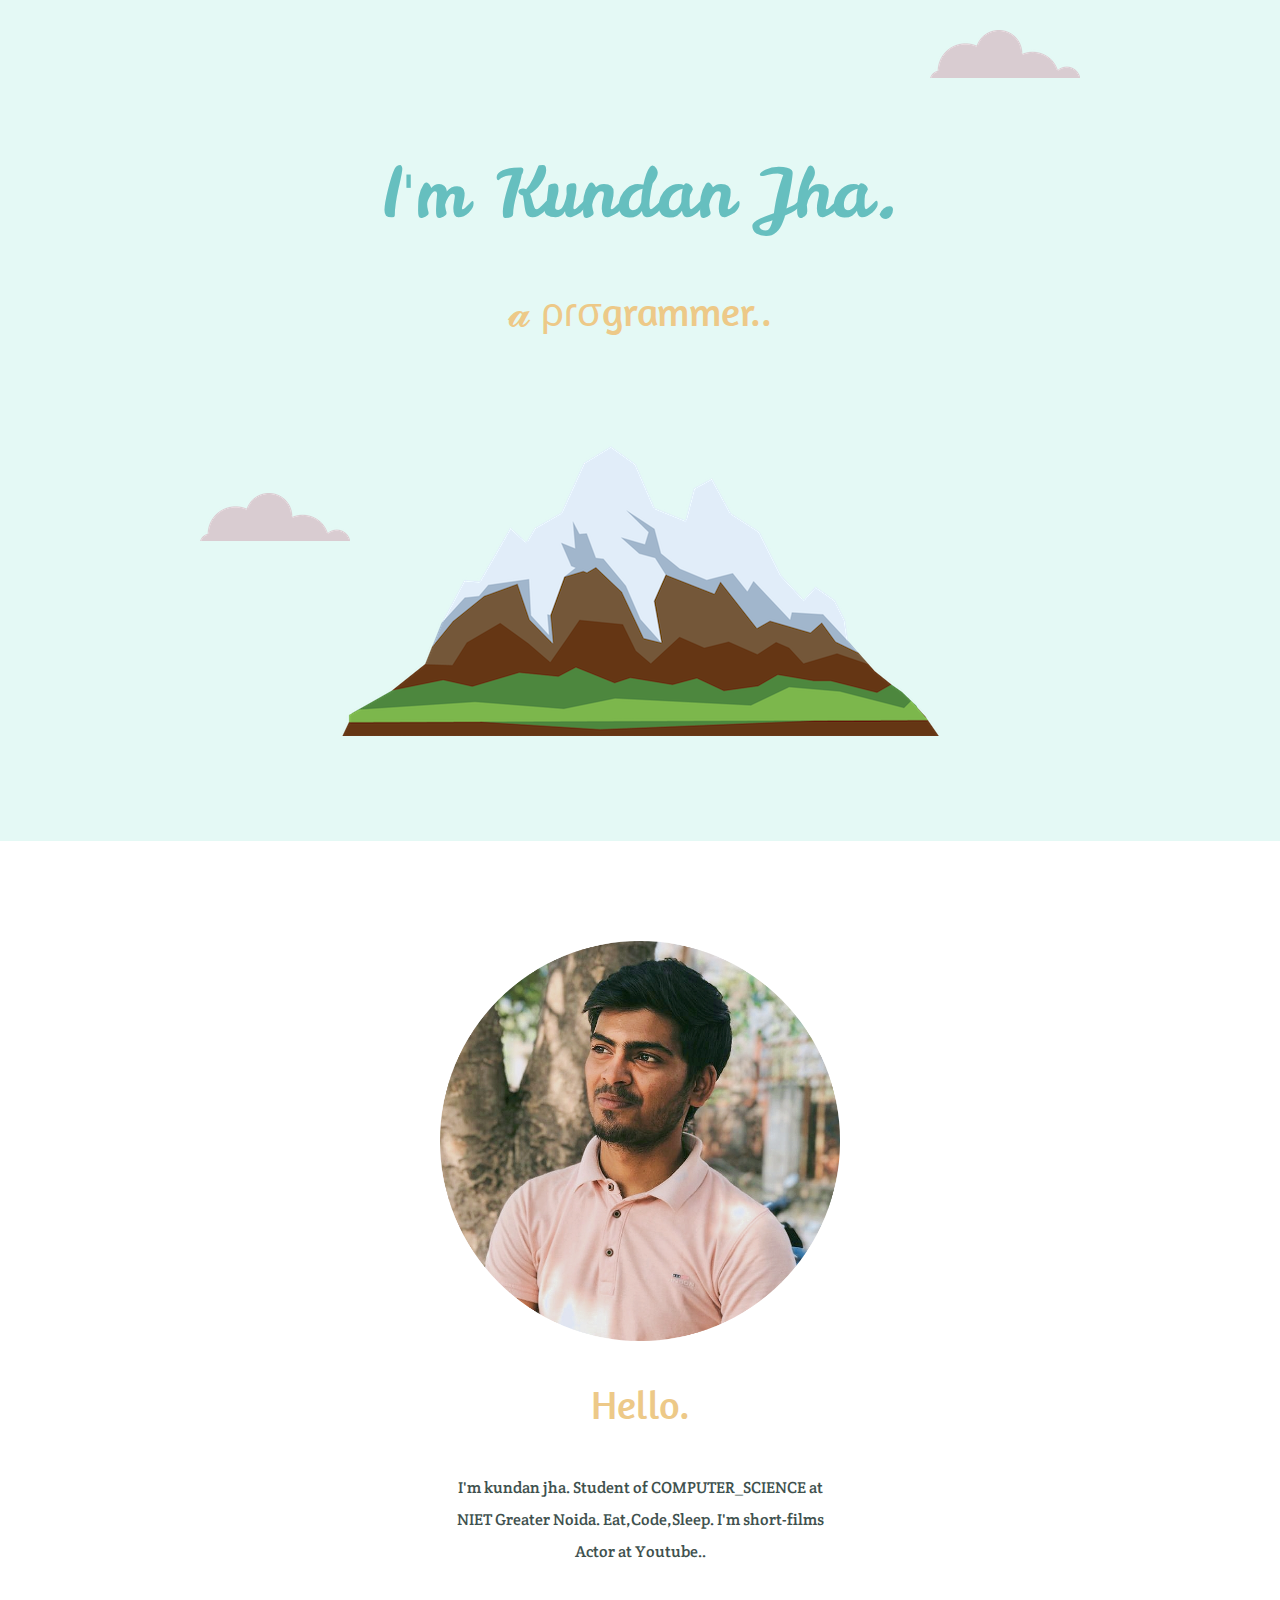
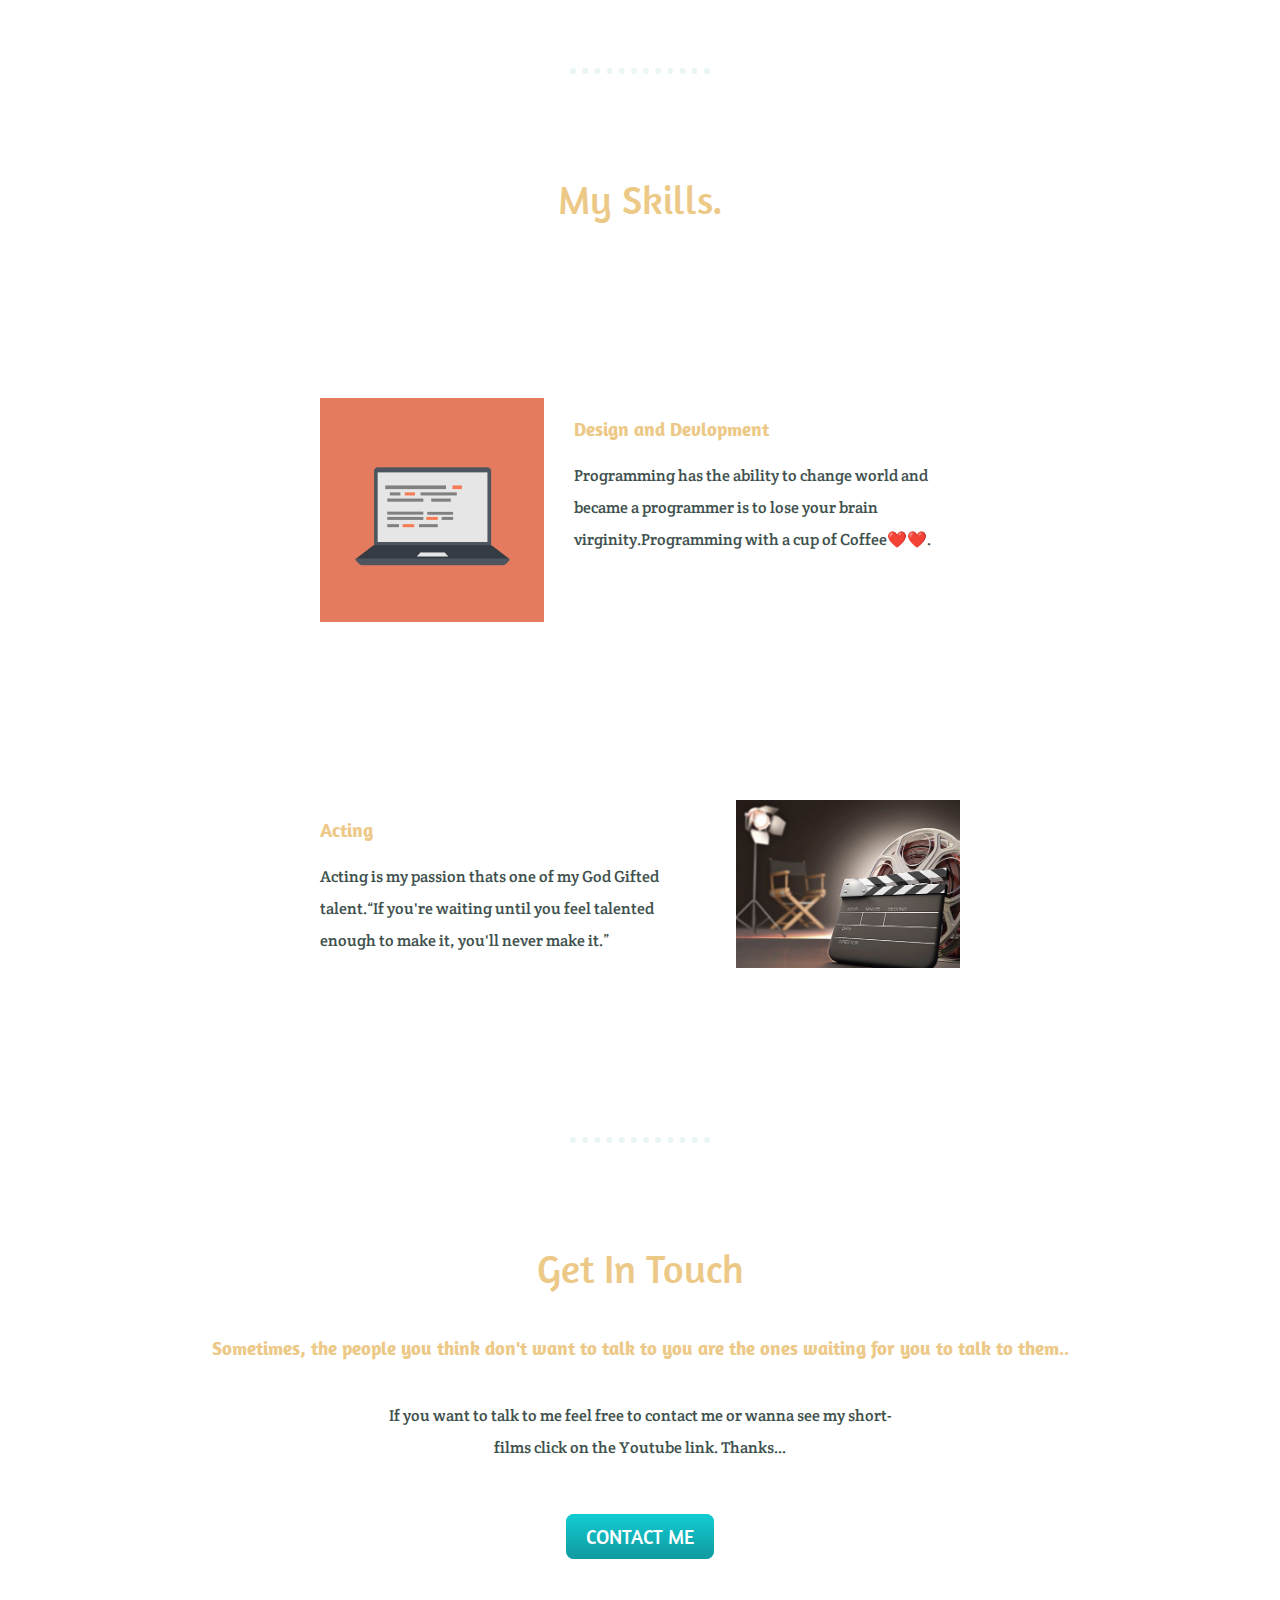
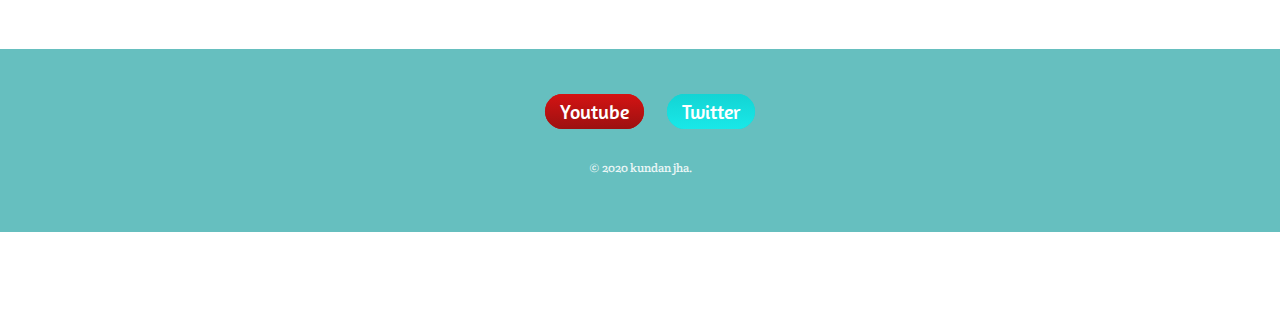
==== index.html @ 03bcaa32 "Added personal initial website files" ====
<!DOCTYPE html>
<html lang="en" dir="ltr">
  <head>
    <meta charset="utf-8">
    <title>Kundan Kumar ♥ </title>
    <link rel="stylesheet" href="css/styles.css">

    <link rel="icon" href="kundan.ico">
    <link href="https://fonts.googleapis.com/css2?family=Amaranth&display=swap" rel="stylesheet">
    <link href="https://fonts.googleapis.com/css2?family=Crete+Round&display=swap" rel="stylesheet">
    <link href="https://fonts.googleapis.com/css2?family=Leckerli+One&display=swap" rel="stylesheet">
  </head>
  <body>

    <div class="top-container">
      <img  class="top-cloud"src="images/cloud.png" alt="cloud-img">

      <h1>I'm Kundan Jha.</h1>
      <h2>𝓪 ρɾσgrammer..</h2>
      <img class="bottom-cloud"src="images/cloud.png" alt="cloud-img">
      <img src="images/mountain.png" alt="mount-img">
    </div>
    <div class="middle-container">
      <div class="profile">
        <img class="pesonal-ima"src="images/kundan.png" alt="pesonal pic">
        <h2>Hello.</h2>
        <p class="intro">I'm kundan jha. Student of COMPUTER_SCIENCE at NIET Greater Noida. Eat,Code,Sleep. I'm short-films Actor at Youtube.. </p>
      </div>
      <hr>
      <div class="skills">
        <h2>My Skills.</h2>
        <div class="skill-row">
          <img class="programming" src="images/computer.png" alt="programmer">
          <h3>Design and Devlopment</h3>
          <p>Programming has the ability to change world and became a programmer is to lose your brain virginity.Programming with a cup of Coffee❤️❤️.</p>
        </div>
        <div class="skill-row">
          <img class="acting" src="images/act.jpg" alt="actor">
          <h3>Acting</h3>
          <p>Acting is my passion thats one of my God Gifted talent.“If you're waiting until you feel talented enough to make it, you'll never make it.”</p>
        </div>
      </div>
      <hr>
      <div class="contact-me">
        <h2>Get In Touch</h2>
        <h3>Sometimes, the people you think don't want to talk to you are the ones waiting for you to talk to them..</h3>
        <p class="message">If you want to talk to me feel free to contact me or wanna see my short-films click on the Youtube link. Thanks...</p>
        <a class="btn" href="index2.html">CONTACT ME</a>
      </div>
    </div>


    <div class="bottom-container">
      <a class="youtube" href="https://youtu.be/ACBQlilmItM">Youtube</a>
      <a class="twitter" href="https://twitter.com/">Twitter</a>
      <p class="copy">© 2020 kundan jha.</p>
    </div>


    </div>
  </body>
</html>
---- css/styles.css ----
body{
  margin: 0;
  text-align: center;
  font-family: 'Crete Round', serif;
  color: #40514E;
}


h1{
  margin-top: 50px auto 0 auto;
  font-family: 'Leckerli One', cursive;
  font-weight: lighter;
  font-size: 4.325rem;
  color: #66bfbf;
}

h2{
  font-family: 'Amaranth', sans-serif;
  font-size: 2.5rem;
  font-weight: lighter;
  color: #edc988;
  padding-bottom: 10px;
}
h3{
  font-family: 'Amaranth', sans-serif;
  color: #edc988;
}

hr{
  border: dotted #EAF6F6 6px;
  border-bottom: none;
  width: 10%;
  margin: 100px auto;
}

.top-container{
  background: #E4F9F5;
  position: relative;
  padding: 100px;
}


.bottom-container{
  margin: 100px 0;
  background-color: #66bfbf;
  padding: 50px 0 20px;
}


.middle-container{
  margin: 100px 0;


}
.bottom-cloud{
  position: absolute;
  left: 200px;
  bottom: 300px;
}
.top-cloud{
  position: absolute;
  right: 200px;
  top: 30px;

}
.programming{
  width: 35%;
  float: left;
  margin-right: 30px;
}
.copy{
  color: #eaf6f6;
  font-size: 0.75rem;
  padding: 20px 0;
}
.intro{
  width: 30%;
  margin: auto;
}
.message{
  width:40%;
  margin: 40px auto 60px;
}

.acting{
  width: 35%;
  float: right;
  margin-left: 30px;

}
.pesonal-ima{
  height: 400px;
  width: 400px;
}

.skill-row{
  width: 50%;
  /*position: relative;
  left: 350px; */
  padding: 5%;
  margin: 100px auto 100px auto;
  text-align: left;
}
p{
  line-height: 2;
}
.btn {
  background: #11cdd4;
  background-image: -webkit-linear-gradient(top, #11cdd4, #11999e);
  background-image: -moz-linear-gradient(top, #11cdd4, #11999e);
  background-image: -ms-linear-gradient(top, #11cdd4, #11999e);
  background-image: -o-linear-gradient(top, #11cdd4, #11999e);
  background-image: linear-gradient(to bottom, #11cdd4, #11999e);
  -webkit-border-radius: 8;
  -moz-border-radius: 8;
  border-radius: 8px;
  font-family: 'Amaranth', sans-serif;
  color: #ffffff;
  font-size: 20px;
  padding: 10px 20px 10px 20px;
  text-decoration: none;
}

.btn:hover {
  background: #30e3cb;
  background-image: -webkit-linear-gradient(top, #30e3cb, #34d96e);
  background-image: -moz-linear-gradient(top, #30e3cb, #34d96e);
  background-image: -ms-linear-gradient(top, #30e3cb, #34d96e);
  background-image: -o-linear-gradient(top, #30e3cb, #34d96e);
  background-image: linear-gradient(to bottom, #30e3cb, #34d96e);
  text-decoration: none;
}


.youtube {
  background: #d41313;
  background-image: -webkit-linear-gradient(top, #d41313, #9c1111);
  background-image: -moz-linear-gradient(top, #d41313, #9c1111);
  background-image: -ms-linear-gradient(top, #d41313, #9c1111);
  background-image: -o-linear-gradient(top, #d41313, #9c1111);
  background-image: linear-gradient(to bottom, #d41313, #9c1111);
  -webkit-border-radius: 60;
  -moz-border-radius: 60;
  border-radius: 60px;
  font-family: 'Amaranth', sans-serif;
  color: #ffffff;
  font-size: 20px;
  padding: 5px 15px 5px 15px;
  text-decoration: none;
  margin: 10px 20px;
}

.youtube:hover {
  background: #35e3e3;
  background-image: -webkit-linear-gradient(top, #35e3e3, #34d95a);
  background-image: -moz-linear-gradient(top, #35e3e3, #34d95a);
  background-image: -ms-linear-gradient(top, #35e3e3, #34d95a);
  background-image: -o-linear-gradient(top, #35e3e3, #34d95a);
  background-image: linear-gradient(to bottom, #35e3e3, #34d95a);
  text-decoration: none;
}


.twitter {
  background: #13d4d4;
  background-image: -webkit-linear-gradient(top, #13d4d4, #19e8e8);
  background-image: -moz-linear-gradient(top, #13d4d4, #19e8e8);
  background-image: -ms-linear-gradient(top, #13d4d4, #19e8e8);
  background-image: -o-linear-gradient(top, #13d4d4, #19e8e8);
  background-image: linear-gradient(to bottom, #13d4d4, #19e8e8);
  -webkit-border-radius: 60;
  -moz-border-radius: 60;
  border-radius: 60px;
  font-family: 'Amaranth', sans-serif;
  color: #ffffff;
  font-size: 20px;
  padding: 5px 15px 5px 15px;
  text-decoration: none;
}

.twitter:hover {
  background: #d7e336;
  background-image: -webkit-linear-gradient(top, #d7e336, #d9c334);
  background-image: -moz-linear-gradient(top, #d7e336, #d9c334);
  background-image: -ms-linear-gradient(top, #d7e336, #d9c334);
  background-image: -o-linear-gradient(top, #d7e336, #d9c334);
  background-image: linear-gradient(to bottom, #d7e336, #d9c334);
  text-decoration: none;
}
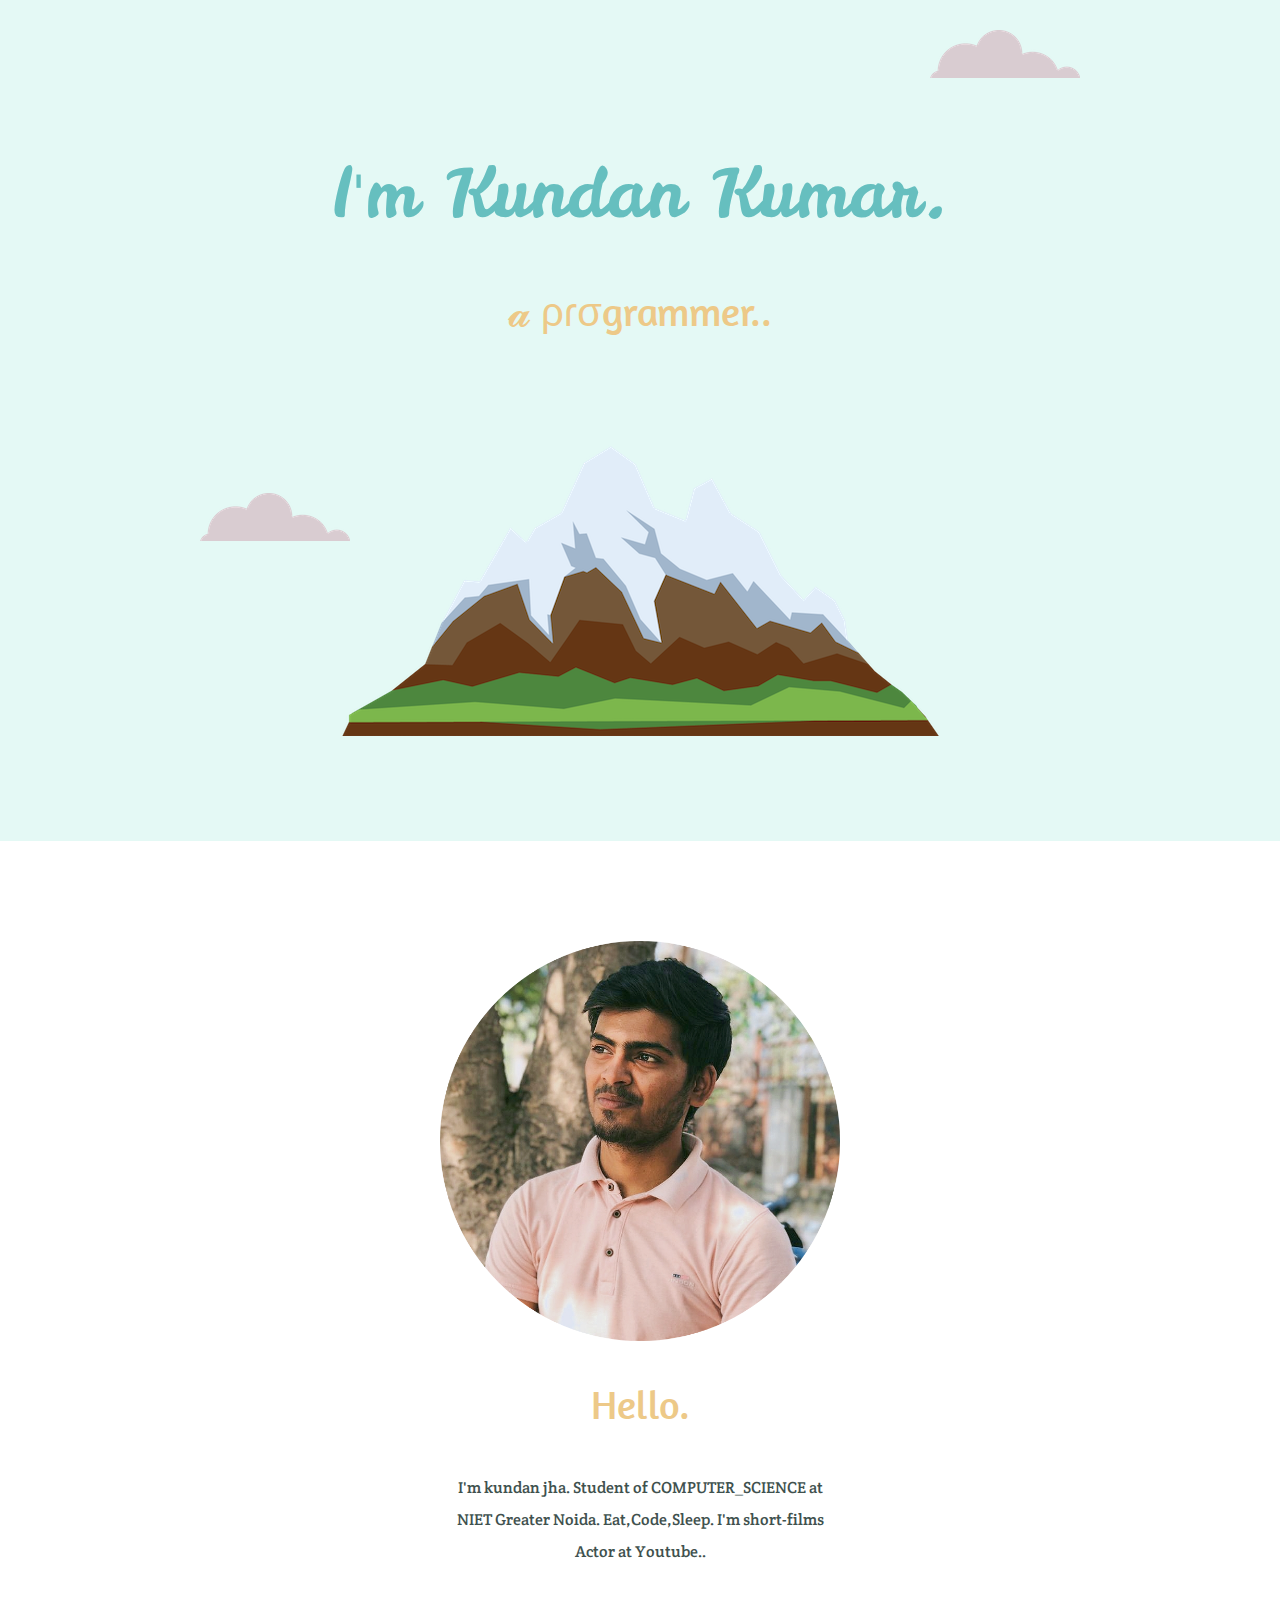
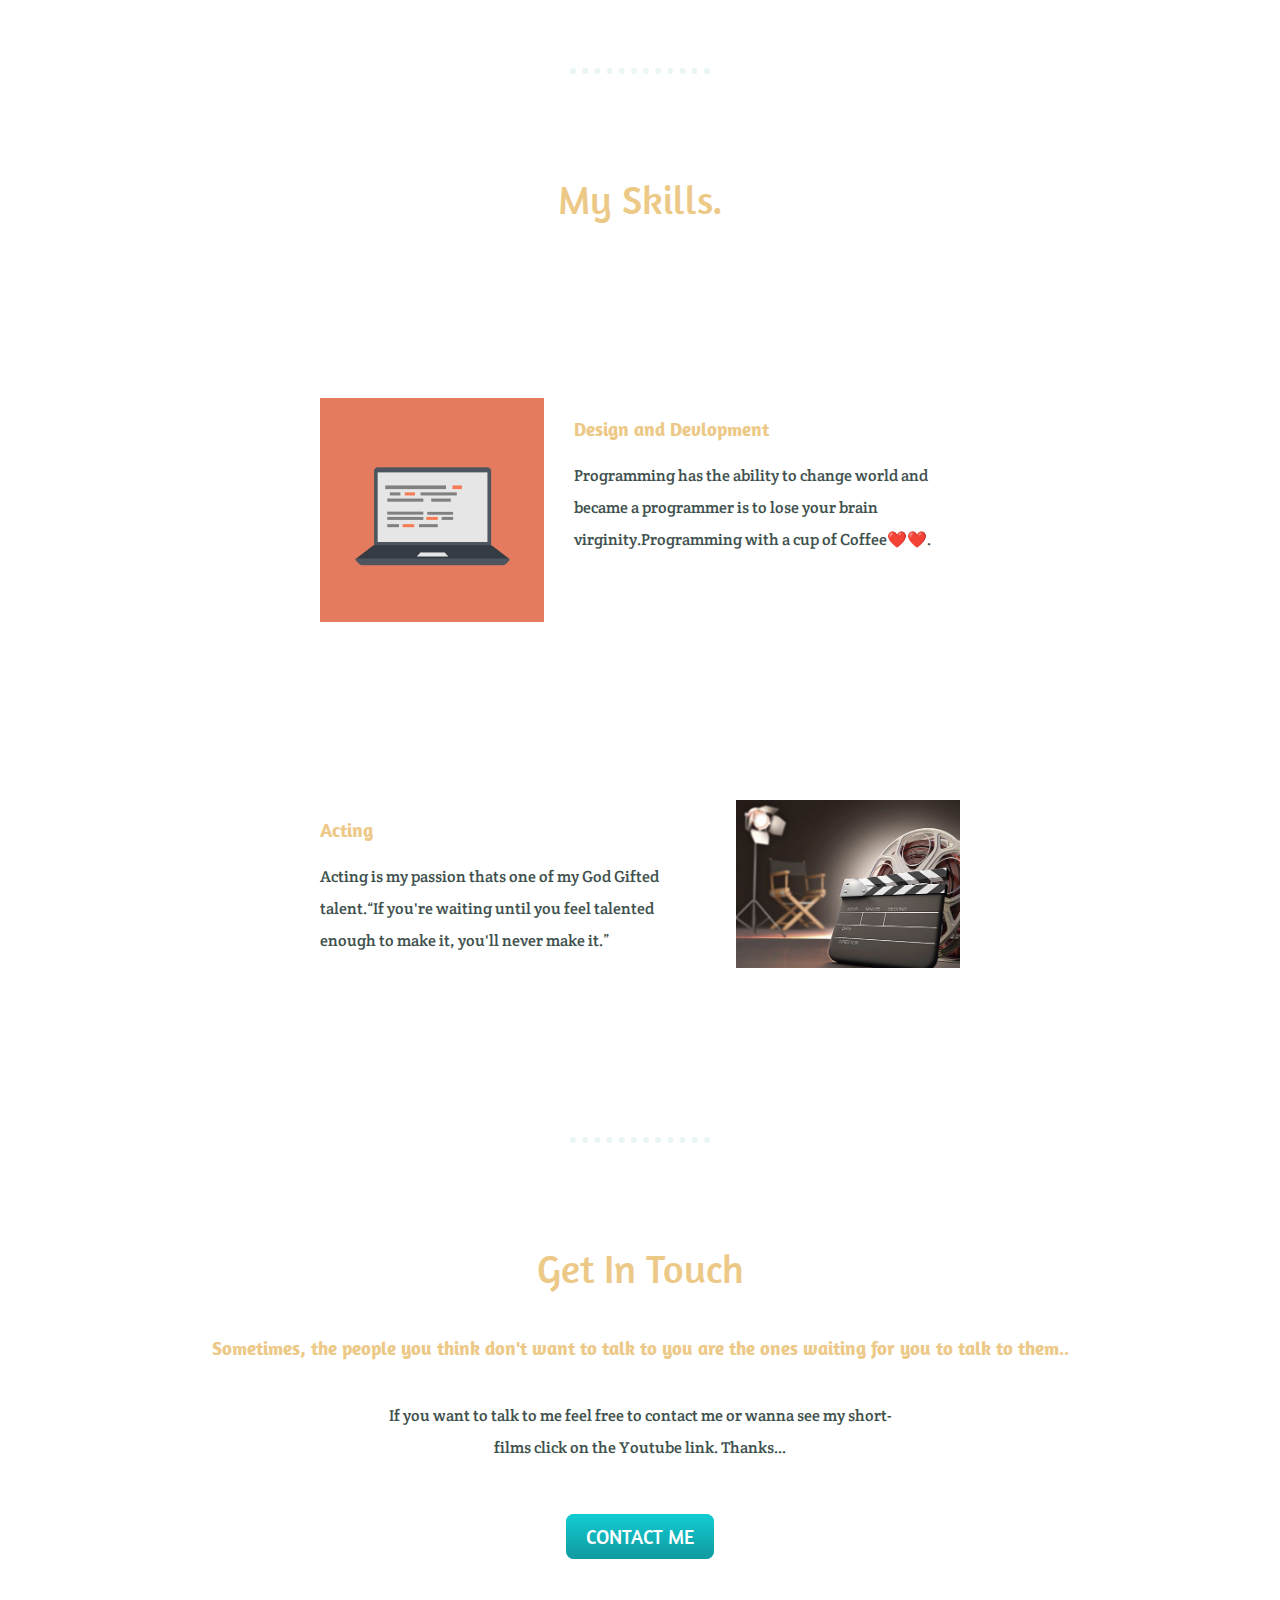
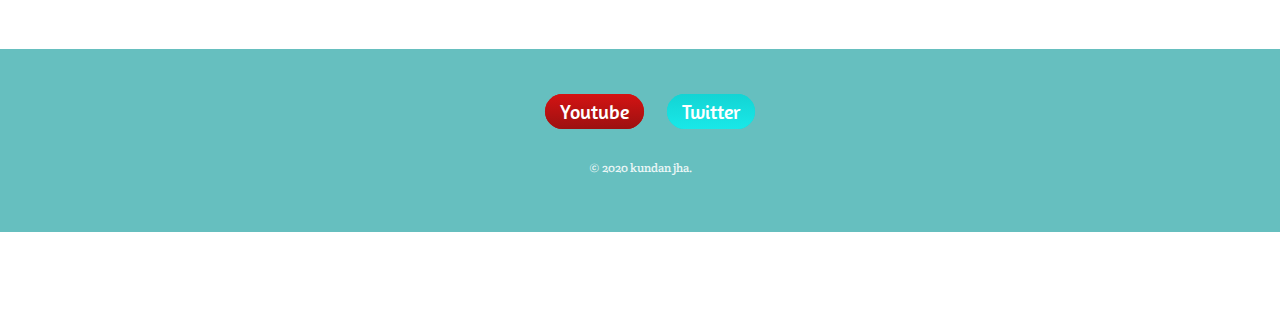
==== commit 690f0c0b: "Update index.html" ====
--- a/index.html
+++ b/index.html
@@ -15,7 +15,7 @@
     <div class="top-container">
       <img  class="top-cloud"src="images/cloud.png" alt="cloud-img">
 
-      <h1>I'm Kundan Jha.</h1>
+      <h1>I'm Kundan Kumar.</h1>
       <h2>𝓪 ρɾσgrammer..</h2>
       <img class="bottom-cloud"src="images/cloud.png" alt="cloud-img">
       <img src="images/mountain.png" alt="mount-img">
